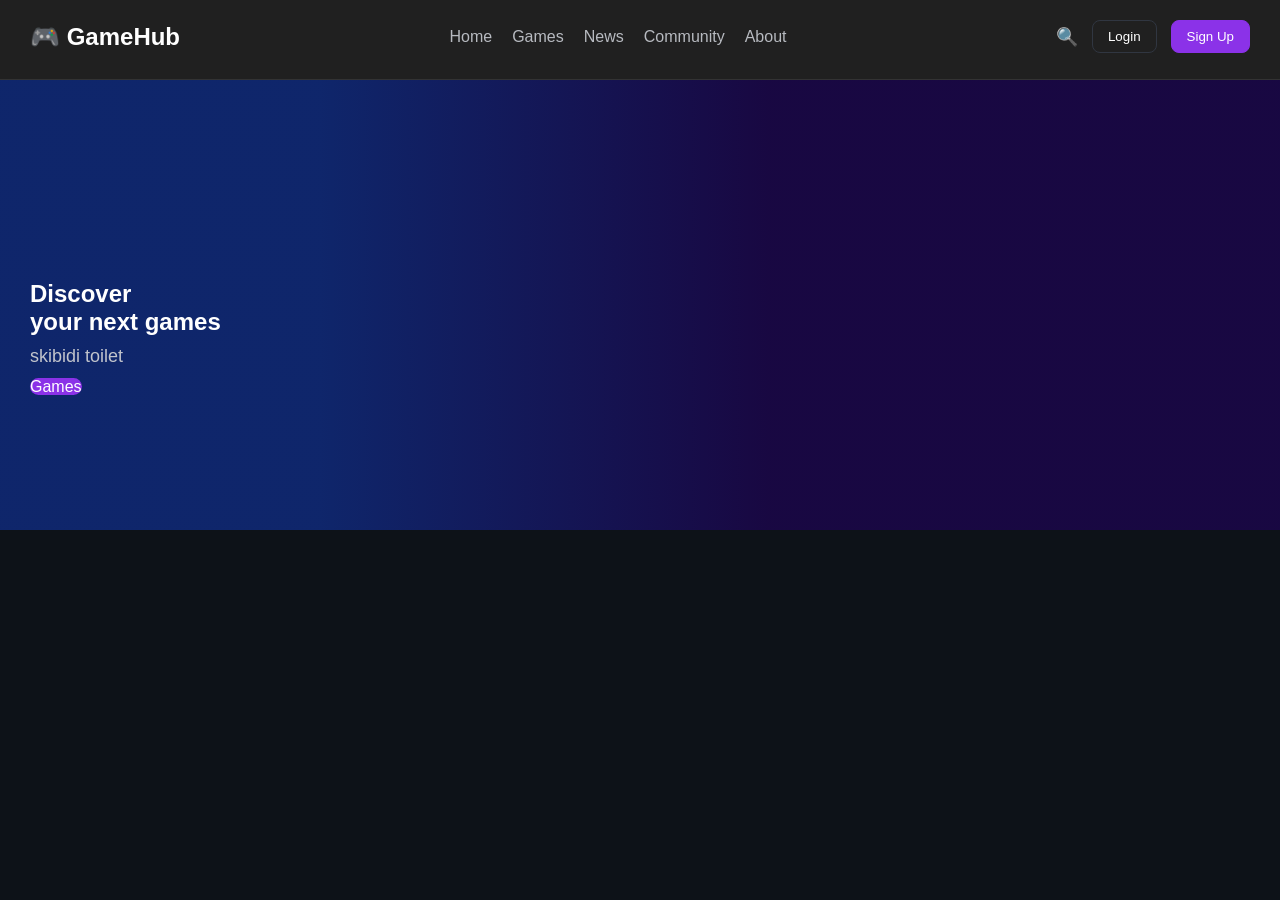
==== index.html @ 7c5e25f8 "норм фон крута" ====
<!DOCTYPE html>
<html lang="en">

<head>
    <meta charset="UTF-8">
    <link rel="stylesheet" href="css/style.css">
    <meta name="viewport" content="width=device-width, initial-scale=1.0">
    <title>GameHub</title>
</head>

<body>
    <header class="header">
        <div class="container">
            <div class="header_container">
                <div class="logo">
                    <a href="index.html" class="header_logo">🎮 <span>GameHub</span></a>
                </div>

                <nav class="header_nav">
                    <a href="#" class="header_link">Home</a>
                    <a href="#" class="header_link">Games</a>
                    <a href="#" class="header_link">News</a>
                    <a href="#" class="header_link">Community</a>
                    <a href="#" class="header_link">About</a>
                </nav>

                <div class="header_action">
                    <button class="header_search">🔍</button>
                    <button class="header_login"> Login</button>
                    <button class="header_singUp"> Sign Up</button>
                </div>

            </div>



        </div>

    </header>
    <main>
        <section class="banner">
            <div class="container">
                <div class="banner_contant">
                    <h1 class="banner_contant">Discover<br> your next games</h1>
                    <p class="banner_text">skibidi toilet</p>

                    <a class="banner_button">Games</a>

                </div>
            </div>
        </section>

    </main>

    <footer>

    </footer>

</body>

</html>
---- css/style.css ----
* {
    margin: 0;
    padding: 0;
    box-sizing: border-box;
}

body {
    font-family: Arial, Helvetica, sans-serif;
    background: #0D1218;
    color: white;
}

.container {
    width: 100%;
    max-width: 1280px;
    margin: 0 auto;
    padding: 0 30px;
}

.header {
    height: 80px;
    background: #202020;
    border-bottom: 1px solid #333;
}


.header_container {
    padding-top: 20px;
    width: 100%;
    display: flex;
    align-items: center;
    justify-content: space-between;
}

.logo {
    color: white;
    font-size: 24px;
    font-weight: bold;
}

.logo a {
    color: white;
    text-decoration: none;
}


.header_nav{
    display: flex;
    gap: 20px;
}
.header_nav a{
    color:#b7bac0;
    text-decoration: none;
    font-size: 16px;
}

.header_action{
    display: flex;
    gap: 14px;
}
.header_search{
    color: white;
    background: transparent;
    border: none;
    font-size: 18px;
    cursor: pointer;
}

.header_login,
.header_singUp{
    padding: 8px 15px;
    color: white;
    border-radius: 8px;
    cursor: pointer;
}

.header_login{
    background: transparent;
    border: 1px solid #303641;
}
.header_singUp{
    background: #8b32e8;
    border: 1px solid #8b32e8;
}

.banner{
    min-height: 450px;
    background: linear-gradient(90deg,
            rgba(15, 40, 116, 0.9) 25%,
            rgba(32, 1, 94, 0.6) 60%),
            url("https://static.vecteezy.com/system/resources/thumbnails/066/025/195/small/panoramic-banner-of-gaming-controller-against-neon-colorful-background-videogames-header-with-empty-space-for-promo-or-social-media-post-photo.jpg");
            background-size: cover;
            background-repeat: no-repeat;
            background-position: center;
}
.banner_contant{
    max-width: 350px;
    padding-top: 100px;
}
.banner_title{
    text-transform: uppercase;
    color: white;
    font-size: 42px;
    line-height: 1, 2;
}

.banner_text{
    margin-top: 20px;
    font-size: 18px;
    line-height: 1.8px;
    color: #c1c4cc;
    margin-bottom: 20px;
}

.banner_button{
    padding: 15px, 35px;
    color: white;
    font-size: 16px;
    background: #8b32e8;
    margin-top: 30px;
    border-radius: 10px;
    text-decoration: none;
}
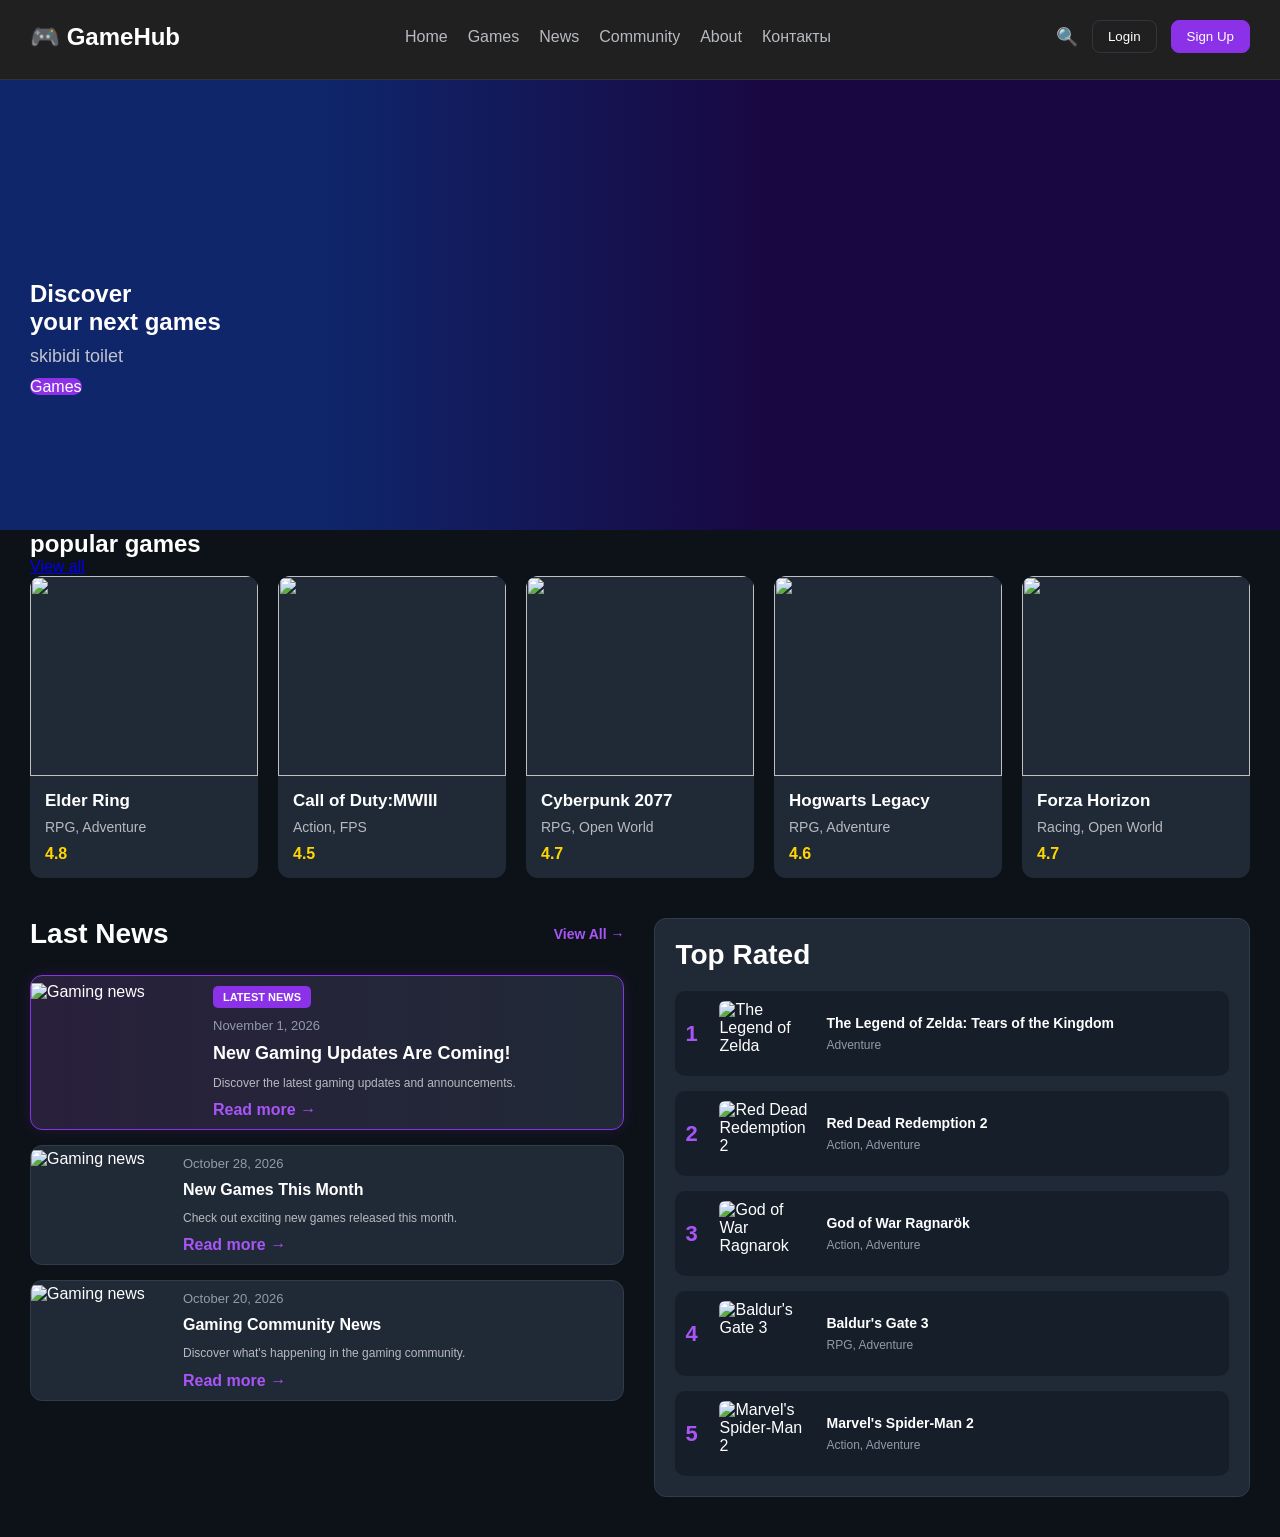
==== commit c9e4c3f7: "новые кнопачки, страница номер 2" ====
--- a/index.html
+++ b/index.html
@@ -22,6 +22,7 @@
                     <a href="#" class="header_link">News</a>
                     <a href="#" class="header_link">Community</a>
                     <a href="#" class="header_link">About</a>
+                    <a href="contacts.html">Контакты</a>
                 </nav>
 
                 <div class="header_action">
@@ -50,6 +51,203 @@
             </div>
         </section>
 
+        <section class="popular games">
+            <div class="container">
+                <div class="popular_games_herder">
+                    <h2 class="popular_games_title">popular games</h2>
+                    <a href="#" class="popular_games_view">View all</a>
+
+
+                </div>
+
+                <div class="popular_game_list">
+                    <article class="game_card">
+                        <img class="game_card_image"
+                            src="https://th.bing.com/th/id/OIP.Rjn-15ym_UPBBQ787rYgFwHaHa?w=179&h=180&c=7&r=0&o=7&dpr=1.3&pid=1.7&rm=3">
+                        </img>
+                        <div class="game_card_content">
+                            <h3 class="game_card_title">Elder Ring</h3>
+                            <p class="game_card_genre">RPG, Adventure</p>
+                            <p class="game_card_raiting"> 4.8</p>
+                        </div>
+                    </article>
+                    <article class="game_card">
+                        <img class="game_card_image"
+                            src="https://th.bing.com/th/id/OIP.1umx50gIh26aUhHZTIO8BwHaEK?w=283&h=180&c=7&r=0&o=7&dpr=1.3&pid=1.7&rm=3">
+                        </img>
+                        <div class="game_card_content">
+                            <h3 class="game_card_title">Call of Duty:MWIII</h3>
+                            <p class="game_card_genre">Action, FPS</p>
+                            <p class="game_card_raiting"> 4.5</p>
+                        </div>
+                    </article>
+                    <article class="game_card">
+                        <img class="game_card_image"
+                            src="https://encrypted-tbn0.gstatic.com/images?q=tbn:ANd9GcSdWqq2uJL8jUvdxKcMk1SndnSgd3XVmcAAi_6rF8513Q&s=10">
+                        </img>
+                        <div class="game_card_content">
+                            <h3 class="game_card_title">Cyberpunk 2077</h3>
+                            <p class="game_card_genre">RPG, Open World</p>
+                            <p class="game_card_raiting"> 4.7</p>
+                        </div>
+                    </article>
+                    <article class="game_card">
+                        <img class="game_card_image"
+                            src="https://th.bing.com/th/id/OIP.Ifnehz731kiBzichJRrLIQHaLH?w=132&h=187&c=7&r=0&o=7&dpr=1.3&pid=1.7&rm=3">
+                        </img>
+                        <div class="game_card_content">
+                            <h3 class="game_card_title">Hogwarts Legacy</h3>
+                            <p class="game_card_genre">RPG, Adventure</p>
+                            <p class="game_card_raiting"> 4.6</p>
+                        </div>
+                    </article>
+                    <article class="game_card">
+                        <img class="game_card_image"
+                            src="https://th.bing.com/th/id/OIP.l45j8TWFWPpd4OMrwAs1AgHaLH?w=132&h=184&c=7&r=0&o=7&dpr=1.3&pid=1.7&rm=3">
+                        </img>
+                        <div class="game_card_content">
+                            <h3 class="game_card_title">Forza Horizon</h3>
+                            <p class="game_card_genre">Racing, Open World</p>
+                            <p class="game_card_raiting"> 4.7</p>
+                        </div>
+                    </article>
+                </div>
+            </div>
+
+
+
+        </section>
+
+
+<section class="news">
+    <div class="container">
+
+        <div class="news_layout">
+
+            <!-- LEFT: LAST NEWS -->
+            <div class="news_left">
+
+                <div class="news_header">
+                    <h2>Last News</h2>
+                    <a href="#" class="news_view_all">View All →</a>
+                </div>
+
+                <div class="news_list">
+
+                    <article class="news_card news_featured">
+                        <img src="https://images.unsplash.com/photo-1542751371-adc38448a05e?w=800"
+                            class="news_image" alt="Gaming news">
+
+                        <div class="news_content">
+                            <span class="news_badge">LATEST NEWS</span>
+                            <p class="news_date">November 1, 2026</p>
+                            <h3>New Gaming Updates Are Coming!</h3>
+                            <p class="news_description">
+                                Discover the latest gaming updates and announcements.
+                            </p>
+                            <a href="#" class="news_button">Read more →</a>
+                        </div>
+                    </article>
+
+                    <article class="news_card">
+                        <img src="https://images.unsplash.com/photo-1511512578047-dfb367046420?w=600"
+                            class="news_image" alt="Gaming news">
+
+                        <div class="news_content">
+                            <p class="news_date">October 28, 2026</p>
+                            <h3>New Games This Month</h3>
+                            <p class="news_description">
+                                Check out exciting new games released this month.
+                            </p>
+                            <a href="#" class="news_button">Read more →</a>
+                        </div>
+                    </article>
+
+                    <article class="news_card">
+                        <img src="https://images.unsplash.com/photo-1493711662062-fa541adb3fc8?w=600"
+                            class="news_image" alt="Gaming news">
+
+                        <div class="news_content">
+                            <p class="news_date">October 20, 2026</p>
+                            <h3>Gaming Community News</h3>
+                            <p class="news_description">
+                                Discover what's happening in the gaming community.
+                            </p>
+                            <a href="#" class="news_button">Read more →</a>
+                        </div>
+                    </article>
+
+                </div>
+            </div>
+
+            <!-- RIGHT: TOP RATED -->
+            <div class="top_rated">
+
+                <div class="top_rated_header">
+                    <h2>Top Rated</h2>
+                </div>
+
+                <div class="top_rated_list">
+
+                    <article class="rated_game">
+                        <span class="rated_number">1</span>
+                        <img src="https://images.igdb.com/igdb/image/upload/t_cover_big/co5vmg.webp"
+                            class="rated_image" alt="The Legend of Zelda">
+                        <div class="rated_content">
+                            <h3>The Legend of Zelda: Tears of the Kingdom</h3>
+                            <p>Adventure</p>
+                        </div>
+                    </article>
+
+                    <article class="rated_game">
+                        <span class="rated_number">2</span>
+                        <img src="https://shared.akamai.steamstatic.com/store_item_assets/steam/apps/1174180/header.jpg"
+                            class="rated_image" alt="Red Dead Redemption 2">
+                        <div class="rated_content">
+                            <h3>Red Dead Redemption 2</h3>
+                            <p>Action, Adventure</p>
+                        </div>
+                    </article>
+
+                    <article class="rated_game">
+                        <span class="rated_number">3</span>
+                        <img src="https://shared.akamai.steamstatic.com/store_item_assets/steam/apps/2322010/header.jpg"
+                            class="rated_image" alt="God of War Ragnarok">
+                        <div class="rated_content">
+                            <h3>God of War Ragnarök</h3>
+                            <p>Action, Adventure</p>
+                        </div>
+                    </article>
+
+                    <article class="rated_game">
+                        <span class="rated_number">4</span>
+                        <img src="https://shared.akamai.steamstatic.com/store_item_assets/steam/apps/1086940/header.jpg"
+                            class="rated_image" alt="Baldur's Gate 3">
+                        <div class="rated_content">
+                            <h3>Baldur's Gate 3</h3>
+                            <p>RPG, Adventure</p>
+                        </div>
+                    </article>
+
+                    <article class="rated_game">
+                        <span class="rated_number">5</span>
+                        <img src="https://shared.akamai.steamstatic.com/store_item_assets/steam/apps/2651280/header.jpg"
+                            class="rated_image" alt="Marvel's Spider-Man 2">
+                        <div class="rated_content">
+                            <h3>Marvel's Spider-Man 2</h3>
+                            <p>Action, Adventure</p>
+                        </div>
+                    </article>
+
+                </div>
+            </div>
+
+        </div>
+    </div>
+</section>
+
+
+
     </main>
 
     <footer>
--- a/css/style.css
+++ b/css/style.css
@@ -121,3 +121,728 @@
     border-radius: 10px;
     text-decoration: none;
 }
+
+.popular_games{
+    padding: 40px;
+}
+
+.popular_games_header{
+    display: flex;
+    align-items: center;
+    justify-content: space-between;
+    margin-bottom: 25px;
+}
+
+
+.popular_game_list {
+    display: flex;
+    flex-direction: row;
+    gap: 20px;
+    flex-wrap: nowrap;
+}
+
+.game_card {
+    flex: 1;
+    min-width: 0;
+    display: flex;
+    flex-direction: column;
+    background: #202936;
+    border-radius: 12px;
+    overflow: hidden;
+    transition: transform 0.3s;
+}
+
+.game_card:hover {
+    transform: translateY(-5px);
+}
+
+.game_card_image {
+    width: 100%;
+    height: 200px;
+    object-fit: cover;
+}
+
+.game_card_content {
+    padding: 15px;
+}
+
+.game_card_title {
+    font-size: 17px;
+    margin-bottom: 8px;
+}
+
+.game_card_genre {
+    color: #b7bac0;
+    font-size: 14px;
+    margin-bottom: 10px;
+}
+
+.game_card_raiting {
+    color: #ffd700;
+    font-size: 16px;
+    font-weight: bold;
+}
+
+
+/* LAST NEWS */
+
+.news {
+    padding: 40px 0;
+}
+
+.news_header {
+    display: flex;
+    align-items: center;
+    justify-content: space-between;
+    width: 100%;
+    margin-bottom: 25px;
+}
+
+.news_view_all {
+    margin-left: auto;
+    color: #a855f7;
+    text-decoration: none;
+    font-size: 14px;
+    font-weight: bold;
+}
+
+.news_header h2 {
+    font-size: 28px;
+    color: white;
+}
+
+.news_list {
+    display: flex;
+    flex-direction: column;
+    gap: 20px;
+}
+
+.news_card {
+    display: flex;
+    align-items: center;
+    gap: 20px;
+    background: #202936;
+    border: 1px solid #303b4b;
+    border-radius: 12px;
+    overflow: hidden;
+    transition: 0.3s;
+}
+
+.news_card:hover {
+    transform: translateY(-4px);
+    border-color: #8b32e8;
+}
+
+.news_image {
+    width: 200px;
+    height: 150px;
+    object-fit: cover;
+}
+
+.news_content {
+    padding: 15px;
+}
+
+.news_date {
+    color: #929baa;
+    font-size: 13px;
+    margin-bottom: 10px;
+}
+
+.news_content h3 {
+    font-size: 20px;
+    margin-bottom: 10px;
+}
+
+.news_description {
+    color: #b7bac0;
+    font-size: 14px;
+    line-height: 1.6;
+    margin-bottom: 15px;
+}
+
+.news_button {
+    color: #a855f7;
+    text-decoration: none;
+    font-weight: bold;
+}
+
+.news_button:hover {
+    color: white;
+}
+
+/* LATEST NEWS */
+
+.news_featured {
+    border: 1px solid #8b32e8;
+    background: linear-gradient(90deg, #29203c, #202936);
+    box-shadow: 0 0 15px rgba(139, 50, 232, 0.15);
+}
+
+.news_featured .news_image {
+    width: 280px;
+    height: 200px;
+}
+
+.news_featured .news_content h3 {
+    font-size: 24px;
+}
+
+.news_badge {
+    display: inline-block;
+    background: #8b32e8;
+    color: white;
+    padding: 5px 10px;
+    border-radius: 5px;
+    font-size: 11px;
+    font-weight: bold;
+    margin-bottom: 10px;
+}
+
+/* MOBILE */
+
+@media (max-width: 600px) {
+    .news_card,
+    .news_featured {
+        flex-direction: column;
+        align-items: stretch;
+    }
+
+    .news_image,
+    .news_featured .news_image {
+        width: 100%;
+        height: 180px;
+    }
+}
+
+
+/* Уменьшаем ширину блока новостей */
+
+.news_list {
+    width: 50%;
+    display: flex;
+    flex-direction: column;
+    gap: 15px;
+}
+
+.news_card {
+    width: 100%;
+    gap: 12px;
+}
+
+.news_image {
+    width: 130px;
+    height: 110px;
+}
+
+.news_featured .news_image {
+    width: 160px;
+    height: 140px;
+}
+
+.news_content {
+    padding: 10px;
+}
+
+.news_content h3 {
+    font-size: 16px;
+}
+
+.news_featured .news_content h3 {
+    font-size: 18px;
+}
+
+.news_description {
+    font-size: 12px;
+    margin-bottom: 8px;
+}
+
+/* Для телефонов */
+@media (max-width: 600px) {
+    .news_list {
+        width: 100%;
+    }
+}
+.news_list {
+    width: 100%;
+}
+
+/* NEWS AND TOP RATED LAYOUT */
+
+.news_layout {
+    display: flex;
+    align-items: flex-start;
+    gap: 30px;
+}
+
+.news_left {
+    width: 50%;
+    min-width: 0;
+}
+
+.news_header {
+    display: flex;
+    align-items: center;
+    justify-content: space-between;
+    margin-bottom: 25px;
+}
+
+.news_view_all {
+    color: #a855f7;
+    text-decoration: none;
+    font-size: 14px;
+    font-weight: bold;
+}
+
+.news_view_all:hover {
+    color: white;
+}
+
+/* TOP RATED */
+
+.top_rated {
+    width: 50%;
+    background: #202936;
+    border: 1px solid #303b4b;
+    border-radius: 12px;
+    padding: 20px;
+}
+
+.top_rated_header {
+    margin-bottom: 20px;
+}
+
+.top_rated_header h2 {
+    font-size: 28px;
+    color: white;
+}
+
+.top_rated_list {
+    display: flex;
+    flex-direction: column;
+    gap: 15px;
+}
+
+.rated_game {
+    display: flex;
+    align-items: center;
+    gap: 12px;
+    padding: 10px;
+    background: #151e29;
+    border-radius: 10px;
+    transition: 0.3s;
+}
+
+.rated_game:hover {
+    background: #303b4b;
+    transform: translateX(4px);
+}
+
+.rated_number {
+    color: #a855f7;
+    font-size: 22px;
+    font-weight: bold;
+    min-width: 22px;
+}
+
+.rated_image {
+    width: 95px;
+    height: 65px;
+    object-fit: cover;
+    border-radius: 6px;
+}
+
+.rated_content {
+    flex: 1;
+    min-width: 0;
+}
+
+.rated_content h3 {
+    color: white;
+    font-size: 14px;
+    margin-bottom: 7px;
+}
+
+.rated_content p {
+    color: #929baa;
+    font-size: 12px;
+}
+
+/* RESPONSIVE */
+
+@media (max-width: 900px) {
+    .news_layout {
+        flex-direction: column;
+    }
+
+    .news_left,
+    .top_rated {
+        width: 100%;
+    }
+}
+
+@media (max-width: 600px) {
+    .rated_image {
+        width: 80px;
+        height: 60px;
+    }
+
+    .rated_content h3 {
+        font-size: 12px;
+    }
+}
+/* CONTACTS PAGE */
+
+.contacts_page {
+    padding: 60px 20px;
+}
+
+.contacts_section {
+    max-width: 1000px;
+    margin: 0 auto;
+    text-align: center;
+}
+
+.contacts_section h1 {
+    color: white;
+    font-size: 36px;
+    margin-bottom: 15px;
+}
+
+.contacts_description {
+    color: #b7bac0;
+    font-size: 16px;
+    margin-bottom: 40px;
+}
+
+.contacts_list {
+    display: flex;
+    justify-content: center;
+    gap: 20px;
+    flex-wrap: wrap;
+}
+
+.contact_card {
+    background: #202936;
+    border: 1px solid #303b4b;
+    border-radius: 12px;
+    padding: 30px 20px;
+    width: 250px;
+    transition: 0.3s;
+}
+
+.contact_card:hover {
+    transform: translateY(-5px);
+    background: #303b4b;
+}
+
+.contact_card h2 {
+    color: white;
+    font-size: 18px;
+    margin-bottom: 15px;
+}
+
+.contact_card p {
+    color: #a855f7;
+    font-size: 15px;
+}
+
+/* CONTACTS PAGE */
+
+.contacts_page {
+    padding: 50px 35px;
+}
+
+.contacts_header {
+    margin-bottom: 35px;
+}
+
+.contacts_header h1 {
+    color: white;
+    font-size: 32px;
+    margin-bottom: 12px;
+}
+
+.contacts_header p {
+    color: #b7bac0;
+    font-size: 16px;
+}
+
+.contacts_list {
+    display: flex;
+    gap: 20px;
+    flex-wrap: wrap;
+}
+
+.contact_card {
+    flex: 1;
+    min-width: 220px;
+    background: #202936;
+    border: 1px solid #303b4b;
+    border-radius: 12px;
+    padding: 25px;
+    transition: 0.3s;
+}
+
+.contact_card:hover {
+    transform: translateY(-5px);
+    background: #283445;
+}
+
+.contact_icon {
+    font-size: 32px;
+    margin-bottom: 15px;
+}
+
+.contact_card h2 {
+    color: white;
+    font-size: 20px;
+    margin-bottom: 10px;
+}
+
+.contact_card p {
+    color: #a855f7;
+    font-size: 15px;
+}
+/* ===== DYNAMIC CONTACTS PAGE ===== */
+
+.contacts_page {
+    padding: 35px;
+}
+
+/* HERO */
+
+.contacts_hero {
+    min-height: 300px;
+    padding: 45px;
+    display: flex;
+    align-items: center;
+    justify-content: space-between;
+    overflow: hidden;
+    position: relative;
+    background: linear-gradient(120deg, #202936, #38205c, #202936);
+    border: 1px solid #49316b;
+    border-radius: 18px;
+    margin-bottom: 55px;
+}
+
+.contacts_hero_content {
+    max-width: 600px;
+    position: relative;
+    z-index: 1;
+}
+
+.contacts_label {
+    color: #c084fc;
+    font-size: 13px;
+    font-weight: bold;
+    letter-spacing: 3px;
+}
+
+.contacts_hero h1 {
+    color: white;
+    font-size: 46px;
+    line-height: 1.2;
+    margin: 15px 0;
+}
+
+.contacts_hero h1 span {
+    color: #c084fc;
+}
+
+.contacts_hero p {
+    color: #c4c8d0;
+    font-size: 16px;
+    max-width: 450px;
+    line-height: 1.6;
+    margin-bottom: 25px;
+}
+
+.contacts_main_button,
+.contacts_bottom a {
+    display: inline-block;
+    background: #8b32e8;
+    color: white;
+    text-decoration: none;
+    padding: 13px 24px;
+    border-radius: 8px;
+    font-weight: bold;
+    transition: 0.3s;
+}
+
+.contacts_main_button:hover,
+.contacts_bottom a:hover {
+    background: #a855f7;
+    transform: translateY(-3px);
+    box-shadow: 0 5px 20px #8b32e866;
+}
+
+.contacts_hero_icon {
+    font-size: 130px;
+    animation: gameFloat 3s ease-in-out infinite;
+    filter: drop-shadow(0 0 25px #a855f7);
+}
+
+@keyframes gameFloat {
+    0%, 100% {
+        transform: translateY(0) rotate(-5deg);
+    }
+
+    50% {
+        transform: translateY(-18px) rotate(5deg);
+    }
+}
+
+/* SECTION HEADERS */
+
+.contacts_section_header {
+    margin-bottom: 25px;
+}
+
+.contacts_section_header h2 {
+    color: white;
+    font-size: 28px;
+    margin-bottom: 10px;
+}
+
+.contacts_section_header p {
+    color: #929baa;
+}
+
+/* CONTACT CARDS */
+
+.contact_methods {
+    margin-bottom: 60px;
+}
+
+.contacts_list {
+    display: grid;
+    grid-template-columns: repeat(3, 1fr);
+    gap: 20px;
+}
+
+.contact_card {
+    background: #202936;
+    border: 1px solid #303b4b;
+    border-radius: 14px;
+    padding: 25px;
+    transition: 0.3s;
+}
+
+.contact_card:hover {
+    transform: translateY(-8px);
+    border-color: #a855f7;
+    box-shadow: 0 10px 30px #8b32e822;
+}
+
+.contact_icon {
+    font-size: 38px;
+    margin-bottom: 20px;
+}
+
+.contact_card h3 {
+    color: white;
+    font-size: 19px;
+    margin-bottom: 10px;
+}
+
+.contact_card p {
+    color: #929baa;
+    font-size: 14px;
+    margin-bottom: 20px;
+}
+
+.contact_card a {
+    color: #b56cff;
+    text-decoration: none;
+    font-weight: bold;
+    font-size: 14px;
+}
+
+.contact_card a:hover {
+    color: white;
+}
+
+/* FAQ */
+
+.contacts_faq {
+    max-width: 850px;
+    margin-bottom: 60px;
+}
+
+.contacts_faq details {
+    background: #202936;
+    border: 1px solid #303b4b;
+    border-radius: 10px;
+    padding: 18px 20px;
+    margin-bottom: 12px;
+    transition: 0.3s;
+}
+
+.contacts_faq details[open] {
+    border-color: #8b32e8;
+}
+
+.contacts_faq summary {
+    color: white;
+    font-weight: bold;
+    cursor: pointer;
+}
+
+.contacts_faq details p {
+    color: #aeb5c0;
+    line-height: 1.6;
+    margin-top: 15px;
+}
+
+/* BOTTOM BLOCK */
+
+.contacts_bottom {
+    text-align: center;
+    padding: 45px 20px;
+    background: linear-gradient(120deg, #25213b, #38205c);
+    border: 1px solid #49316b;
+    border-radius: 15px;
+    margin-bottom: 30px;
+}
+
+.contacts_bottom h2 {
+    color: white;
+    font-size: 27px;
+    margin-bottom: 12px;
+}
+
+.contacts_bottom p {
+    color: #c4c8d0;
+    margin-bottom: 22px;
+}
+
+/* MOBILE */
+
+@media (max-width: 750px) {
+    .contacts_page {
+        padding: 20px;
+    }
+
+    .contacts_hero {
+        padding: 30px 22px;
+    }
+
+    .contacts_hero h1 {
+        font-size: 34px;
+    }
+
+    .contacts_hero_icon {
+        font-size: 65px;
+    }
+
+    .contacts_list {
+        grid-template-columns: 1fr;
+    }
+}
+
+@media (max-width: 450px) {
+    .contacts_hero_icon {
+        display: none;
+    }
+}
